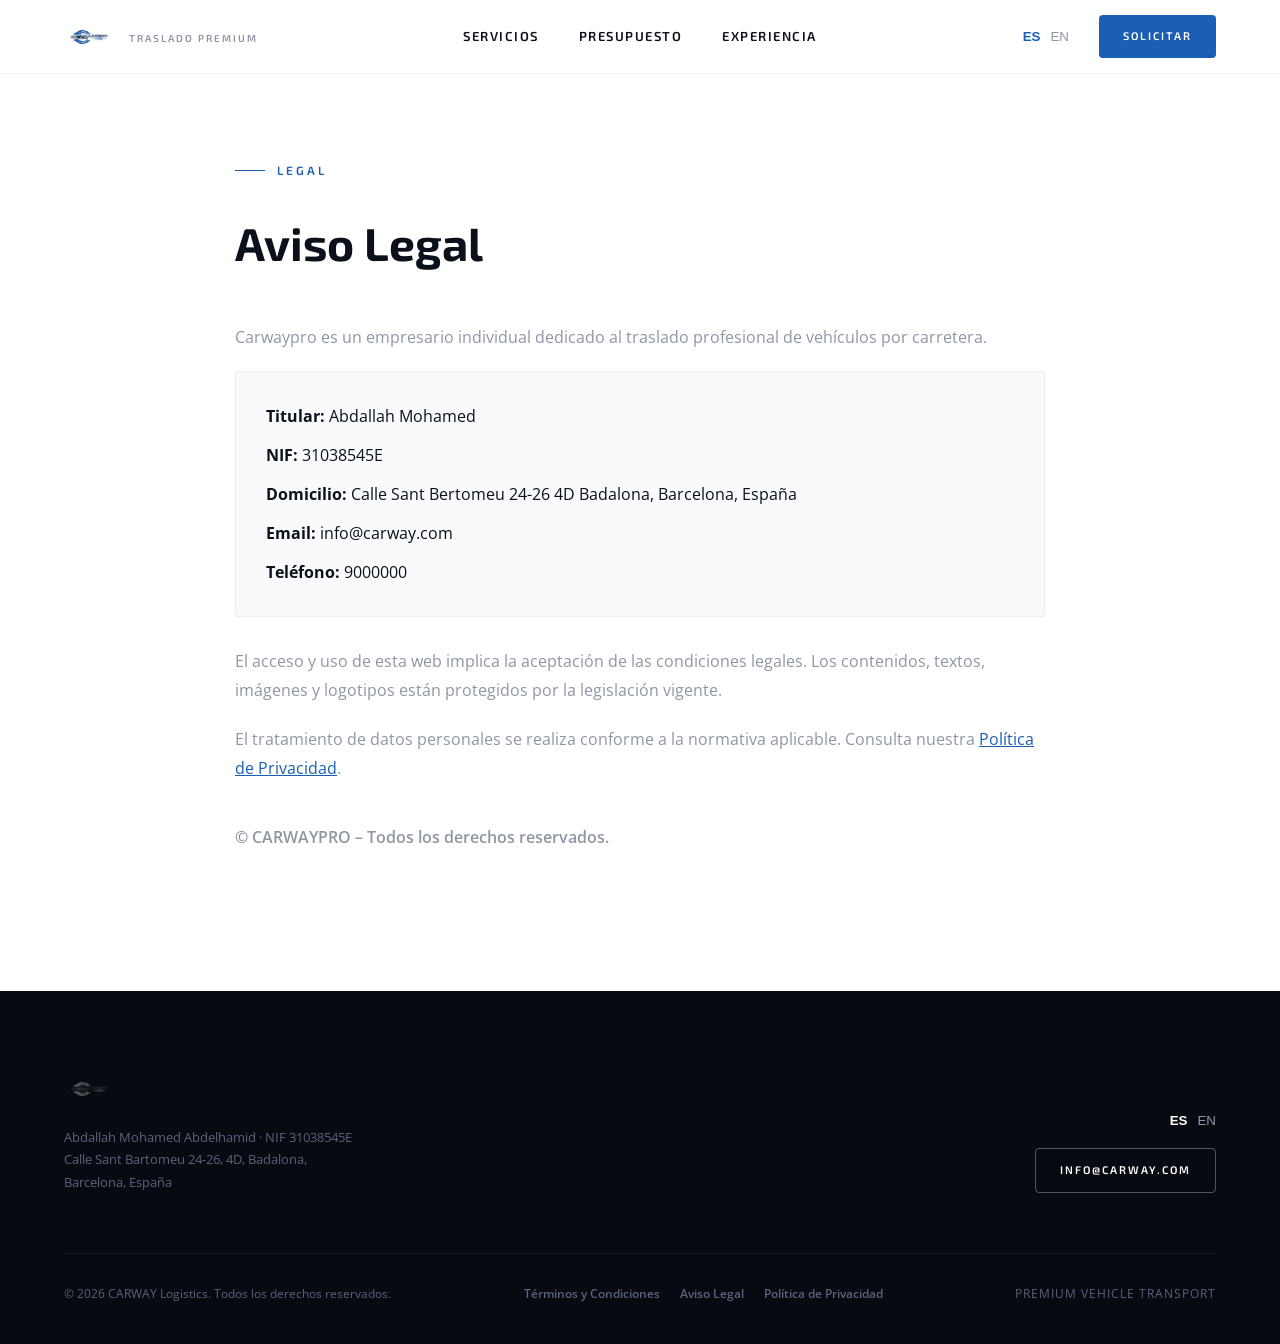
==== aviso-legal.html @ 93f3fdae "Add files via upload" ====
<!DOCTYPE html>
<html lang="es" data-lang="es">
<head>
<meta charset="UTF-8">
<meta name="viewport" content="width=device-width, initial-scale=1.0">
<title>Aviso Legal — CARWAY</title>
<link rel="preconnect" href="https://fonts.googleapis.com">
<link rel="preconnect" href="https://fonts.gstatic.com" crossorigin>
<link href="https://fonts.googleapis.com/css2?family=Exo+2:wght@300;400;600;800&family=Open+Sans:wght@300;400;600&display=swap" rel="stylesheet">
<style>
  :root {
    --dark-navy: #0B101A;
    --dark-navy-light: #1A1F2E;
    --royal-blue: #1A5FB4;
    --pure-white: #FFFFFF;
    --light-gray: #F8FAFC;
    --text-muted: #8E96A4;
    --border-radius: 4px;
    --max: 1280px; 
  }
  * { box-sizing: border-box; margin: 0; padding: 0; }
  html { scroll-behavior: smooth; }
  body {
    background: var(--pure-white);
    color: var(--dark-navy);
    font-family: 'Open Sans', sans-serif;
    font-size: 16px;
    line-height: 1.7;
    -webkit-font-smoothing: antialiased;
  }
  h1, h2, h3 { font-family: 'Exo 2', sans-serif; color: inherit; }
  a { color: inherit; transition: all 0.4s ease; text-decoration: none; }
  img { max-width: 100%; height: auto; display: block; }
  .wrap { max-width: var(--max); margin: 0 auto; padding: 0 5%; position: relative; }
  
  /* Language Switcher */
  [data-lang="es"] .lang-en { display: none; }
  [data-lang="en"] .lang-es { display: none; }
  .lang-switch { display: flex; gap: 10px; font-family: 'Exo 2'; font-size: 13px; font-weight: 600; letter-spacing: 1px; }
  .lang-switch button { background: transparent; border: none; cursor: pointer; color: var(--text-muted); transition: color 0.3s; text-transform: uppercase; }
  .lang-switch button.active { color: var(--royal-blue); font-weight: 800; }

  /* Header */
  header { position: fixed; top: 0; width: 100%; z-index: 50; background: rgba(255, 255, 255, 0.95); backdrop-filter: blur(12px); border-bottom: 1px solid rgba(0,0,0,0.05); padding: 15px 0; }
  header .wrap { display: flex; align-items: center; justify-content: space-between; }
  .brand { display: flex; align-items: center; gap: 15px; }
  .brand img { height: 35px; } 
  .brand-tag { font-size: 10px; color: var(--text-muted); font-family: 'Exo 2'; font-weight: 600; text-transform: uppercase; letter-spacing: 2px; }
  nav { display: flex; gap: 40px; }
  nav a { font-family: 'Exo 2', sans-serif; font-size: 13px; font-weight: 600; text-transform: uppercase; letter-spacing: 1.5px; position: relative; }
  .btn { display: inline-flex; align-items: center; justify-content: center; padding: 12px 24px; font-family: 'Exo 2', sans-serif; font-size: 11px; font-weight: 600; text-transform: uppercase; letter-spacing: 2px; border-radius: var(--border-radius); transition: all 0.4s ease; cursor: pointer; }
  .btn-solid { background: var(--royal-blue); color: var(--pure-white); }
  .btn-solid:hover { transform: translateY(-2px); box-shadow: 0 10px 20px rgba(26, 95, 180, 0.3); }
  .btn-outline { background: transparent; color: var(--pure-white); border: 1px solid rgba(255,255,255,0.3); }
  .btn-outline:hover { background: var(--pure-white); color: var(--dark-navy); }

  /* Sections */
  .section-label { font-family: 'Exo 2'; font-weight: 600; font-size: 12px; color: var(--royal-blue); display: flex; align-items: center; gap: 12px; text-transform: uppercase; letter-spacing: 3px; margin-bottom: 24px; }
  .section-label::before { content: ''; width: 30px; height: 1px; background: var(--royal-blue); }

  /* Footer */
  footer { background: #070A11; color: var(--pure-white); padding: 80px 0 40px; margin-top: 60px; }
  .footer-grid { display: flex; justify-content: space-between; align-items: flex-end; flex-wrap: wrap; gap: 40px; margin-bottom: 60px; }
  .footer-brand img { height: 35px; filter: grayscale(100%) brightness(200%); opacity: 0.5; margin-bottom: 20px; }
  .footer-legal { font-size: 13px; color: #5B637A; max-width: 300px; }
  .footer-bottom { display: flex; justify-content: space-between; align-items: center; padding-top: 30px; border-top: 1px solid rgba(255,255,255,0.05); font-size: 12px; color: #5B637A; flex-wrap: wrap; gap: 20px; }
  @media (max-width: 991px){ nav { display: none; } }
</style>
</head>
<body>

<header id="main-header">
  <div class="wrap">
    <a href="index.html" class="brand">
      <img src="logo.png" alt="CARWAY Logo">
      <div>
        <span class="brand-tag"><span class="lang-es">Traslado Premium</span><span class="lang-en">Premium Transport</span></span>
      </div>
    </a>
    <nav>
      <a href="index.html#services"><span class="lang-es">Servicios</span><span class="lang-en">Services</span></a>
      <a href="index.html#calculator"><span class="lang-es">Presupuesto</span><span class="lang-en">Quote</span></a>
      <a href="index.html#experience"><span class="lang-es">Experiencia</span><span class="lang-en">Experience</span></a>
    </nav>
    <div style="display: flex; align-items: center; gap: 30px;">
      <div class="lang-switch" role="group">
        <button type="button" data-set-lang="es" class="active">ES</button>
        <button type="button" data-set-lang="en">EN</button>
      </div>
      <a class="btn btn-solid" href="index.html#calculator">
        <span class="lang-es">Solicitar</span><span class="lang-en">Request</span>
      </a>
    </div>
  </div>
</header>

<main id="top" style="background: var(--pure-white);">
  <section style="padding: 160px 0 80px; max-width: 900px; margin: 0 auto; text-align: left;">
    <div class="wrap">
      <span class="section-label"><span class="lang-es">Legal</span><span class="lang-en">Legal</span></span>
      <h1 style="font-size: clamp(32px, 4vw, 46px); margin-bottom: 40px; color: var(--dark-navy);">
        <strong><span class="lang-es">Aviso Legal</span><span class="lang-en">Legal Notice</span></strong>
      </h1>

      <div style="color: var(--text-muted); font-size: 16px; line-height: 1.8;">
        <p class="lang-es" style="margin-bottom: 20px;">Carwaypro es un empresario individual dedicado al traslado profesional de vehículos por carretera.</p>
        <p class="lang-en" style="margin-bottom: 20px;">Carwaypro is a sole trader dedicated to the professional road transport of vehicles.</p>
        
        <div style="background: var(--light-gray); padding: 30px; border-radius: var(--border-radius); margin-bottom: 30px; border: 1px solid rgba(0,0,0,0.05);">
          <ul class="lang-es" style="list-style-type: none; padding: 0; margin: 0; color: var(--dark-navy);">
            <li style="margin-bottom: 10px;"><strong>Titular:</strong> Abdallah Mohamed</li>
            <li style="margin-bottom: 10px;"><strong>NIF:</strong> 31038545E</li>
            <li style="margin-bottom: 10px;"><strong>Domicilio:</strong> Calle Sant Bertomeu 24-26 4D Badalona, Barcelona, España</li>
            <li style="margin-bottom: 10px;"><strong>Email:</strong> info@carway.com</li>
            <li><strong>Teléfono:</strong> 9000000</li>
          </ul>
          <ul class="lang-en" style="list-style-type: none; padding: 0; margin: 0; color: var(--dark-navy);">
            <li style="margin-bottom: 10px;"><strong>Owner:</strong> Abdallah Mohamed</li>
            <li style="margin-bottom: 10px;"><strong>NIF/VAT ID:</strong> 31038545E</li>
            <li style="margin-bottom: 10px;"><strong>Address:</strong> Calle Sant Bertomeu 24-26 4D Badalona, Barcelona, Spain</li>
            <li style="margin-bottom: 10px;"><strong>Email:</strong> info@carway.com</li>
            <li><strong>Phone:</strong> 9000000</li>
          </ul>
        </div>

        <p class="lang-es" style="margin-bottom: 20px;">El acceso y uso de esta web implica la aceptación de las condiciones legales. Los contenidos, textos, imágenes y logotipos están protegidos por la legislación vigente.</p>
        <p class="lang-en" style="margin-bottom: 20px;">Access to and use of this website implies acceptance of the legal conditions. The contents, texts, images, and logos are protected by current legislation.</p>

        <p class="lang-es" style="margin-bottom: 20px;">El tratamiento de datos personales se realiza conforme a la normativa aplicable. Consulta nuestra <a href="politica-privacidad.html" style="color: var(--royal-blue); text-decoration: underline;">Política de Privacidad</a>.</p>
        <p class="lang-en" style="margin-bottom: 20px;">The processing of personal data is carried out in accordance with applicable regulations. Please check our <a href="politica-privacidad.html" style="color: var(--royal-blue); text-decoration: underline;">Privacy Policy</a>.</p>

        <p style="margin-top: 40px; font-weight: 600;">
          <span class="lang-es">© CARWAYPRO – Todos los derechos reservados.</span>
          <span class="lang-en">© CARWAYPRO – All rights reserved.</span>
        </p>
      </div>
    </div>
  </section>
</main>

<footer>
  <div class="wrap">
    <div class="footer-grid">
      <div>
        <div class="footer-brand"><img src="logo.png" alt="CARWAY Logo"></div>
        <div class="footer-legal">Abdallah Mohamed Abdelhamid &middot; NIF 31038545E<br>Calle Sant Bartomeu 24-26, 4D, Badalona, Barcelona, España</div>
      </div>
      <div style="display:flex; flex-direction: column; align-items: flex-end; gap: 20px;">
        <div class="lang-switch" role="group">
          <button type="button" data-set-lang="es" class="active" style="color:var(--pure-white);">ES</button>
          <button type="button" data-set-lang="en">EN</button>
        </div>
        <a href="mailto:info@carway.com" class="btn btn-outline">info@carway.com</a>
      </div>
    </div>
    <div class="footer-bottom">
      <span>&copy; 2026 CARWAY Logistics. <span class="lang-es">Todos los derechos reservados.</span><span class="lang-en">All rights reserved.</span></span>
      <div style="display: flex; gap: 20px; font-weight: 600;">
        <a href="terminos-condiciones.html" onmouseover="this.style.color='#FFFFFF'" onmouseout="this.style.color='inherit'"><span class="lang-es">Términos y Condiciones</span><span class="lang-en">Terms & Conditions</span></a>
        <a href="aviso-legal.html" onmouseover="this.style.color='#FFFFFF'" onmouseout="this.style.color='inherit'"><span class="lang-es">Aviso Legal</span><span class="lang-en">Legal Notice</span></a>
        <a href="politica-privacidad.html" onmouseover="this.style.color='#FFFFFF'" onmouseout="this.style.color='inherit'"><span class="lang-es">Política de Privacidad</span><span class="lang-en">Privacy Policy</span></a>
      </div>
      <span style="text-transform: uppercase; letter-spacing: 1px;">Premium Vehicle Transport</span>
    </div>
  </div>
</footer>

<script>
  var buttons = document.querySelectorAll('[data-set-lang]');
  function setLang(lang){
    document.documentElement.setAttribute('data-lang', lang);
    document.documentElement.setAttribute('lang', lang);
    buttons.forEach(function(b){
      b.classList.toggle('active', b.getAttribute('data-set-lang') === lang);
      if(b.closest('footer')) b.style.color = b.classList.contains('active') ? '#FFFFFF' : '#5B637A';
    });
  }
  buttons.forEach(function(btn){ btn.addEventListener('click', function(){ setLang(btn.getAttribute('data-set-lang')); }); });
</script>
</body>
</html>
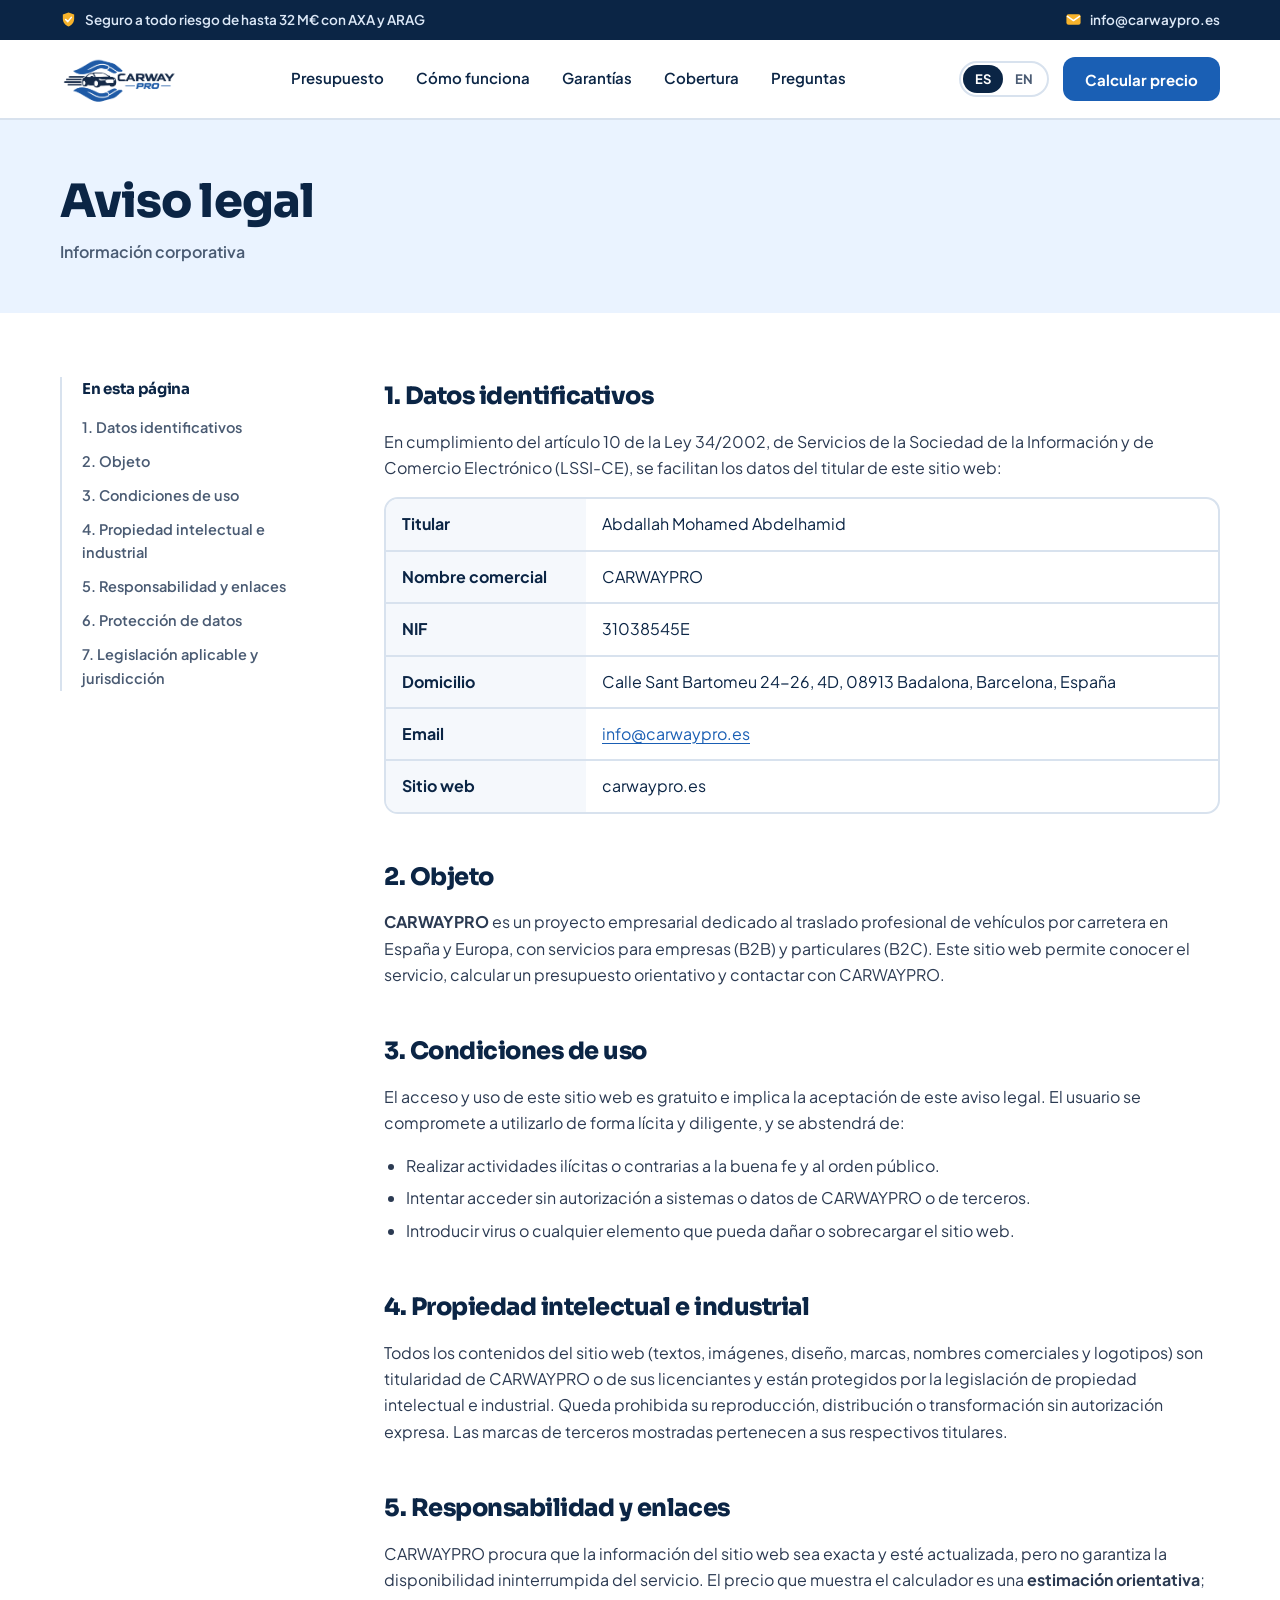
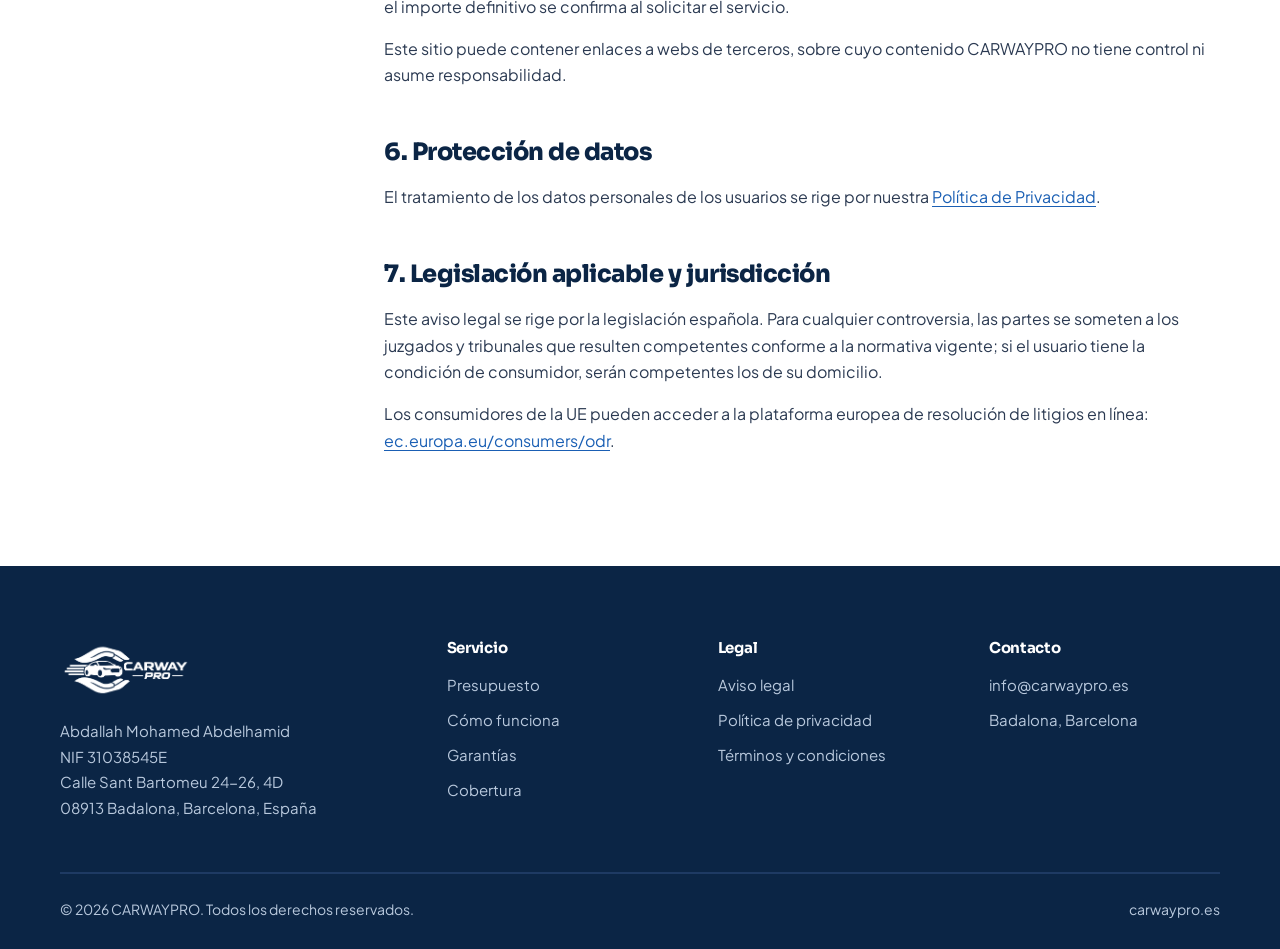
==== commit 0e2203fe: "Add files via upload" ====
--- a/aviso-legal.html
+++ b/aviso-legal.html
@@ -1,181 +1,100 @@
 <!DOCTYPE html>
-<html lang="es" data-lang="es">
+<html lang="es" data-lang="es" data-title-es="Aviso legal | CARWAYPRO" data-title-en="Legal notice | CARWAYPRO">
 <head>
 <meta charset="UTF-8">
 <meta name="viewport" content="width=device-width, initial-scale=1.0">
-<title>Aviso Legal — CARWAY</title>
+<title>Aviso legal | CARWAYPRO</title>
+<meta name="description" content="Aviso legal e información corporativa de CARWAYPRO, especialistas en el traslado profesional de vehículos por carretera.">
+<link rel="canonical" href="https://carwaypro.es/aviso-legal.html">
+<meta name="theme-color" content="#0B2545">
+<link rel="icon" href="logo.png">
+<meta property="og:title" content="Aviso legal | CARWAYPRO">
+<meta property="og:description" content="Aviso legal e información corporativa de CARWAYPRO, especialistas en el traslado profesional de vehículos por carretera.">
+<meta property="og:type" content="website">
+<meta property="og:url" content="https://carwaypro.es/aviso-legal.html">
+<meta property="og:image" content="https://carwaypro.es/logo.png">
 <link rel="preconnect" href="https://fonts.googleapis.com">
 <link rel="preconnect" href="https://fonts.gstatic.com" crossorigin>
-<link href="https://fonts.googleapis.com/css2?family=Exo+2:wght@300;400;600;800&family=Open+Sans:wght@300;400;600&display=swap" rel="stylesheet">
-<style>
-  :root {
-    --dark-navy: #0B101A;
-    --dark-navy-light: #1A1F2E;
-    --royal-blue: #1A5FB4;
-    --pure-white: #FFFFFF;
-    --light-gray: #F8FAFC;
-    --text-muted: #8E96A4;
-    --border-radius: 4px;
-    --max: 1280px; 
-  }
-  * { box-sizing: border-box; margin: 0; padding: 0; }
-  html { scroll-behavior: smooth; }
-  body {
-    background: var(--pure-white);
-    color: var(--dark-navy);
-    font-family: 'Open Sans', sans-serif;
-    font-size: 16px;
-    line-height: 1.7;
-    -webkit-font-smoothing: antialiased;
-  }
-  h1, h2, h3 { font-family: 'Exo 2', sans-serif; color: inherit; }
-  a { color: inherit; transition: all 0.4s ease; text-decoration: none; }
-  img { max-width: 100%; height: auto; display: block; }
-  .wrap { max-width: var(--max); margin: 0 auto; padding: 0 5%; position: relative; }
-  
-  /* Language Switcher */
-  [data-lang="es"] .lang-en { display: none; }
-  [data-lang="en"] .lang-es { display: none; }
-  .lang-switch { display: flex; gap: 10px; font-family: 'Exo 2'; font-size: 13px; font-weight: 600; letter-spacing: 1px; }
-  .lang-switch button { background: transparent; border: none; cursor: pointer; color: var(--text-muted); transition: color 0.3s; text-transform: uppercase; }
-  .lang-switch button.active { color: var(--royal-blue); font-weight: 800; }
-
-  /* Header */
-  header { position: fixed; top: 0; width: 100%; z-index: 50; background: rgba(255, 255, 255, 0.95); backdrop-filter: blur(12px); border-bottom: 1px solid rgba(0,0,0,0.05); padding: 15px 0; }
-  header .wrap { display: flex; align-items: center; justify-content: space-between; }
-  .brand { display: flex; align-items: center; gap: 15px; }
-  .brand img { height: 35px; } 
-  .brand-tag { font-size: 10px; color: var(--text-muted); font-family: 'Exo 2'; font-weight: 600; text-transform: uppercase; letter-spacing: 2px; }
-  nav { display: flex; gap: 40px; }
-  nav a { font-family: 'Exo 2', sans-serif; font-size: 13px; font-weight: 600; text-transform: uppercase; letter-spacing: 1.5px; position: relative; }
-  .btn { display: inline-flex; align-items: center; justify-content: center; padding: 12px 24px; font-family: 'Exo 2', sans-serif; font-size: 11px; font-weight: 600; text-transform: uppercase; letter-spacing: 2px; border-radius: var(--border-radius); transition: all 0.4s ease; cursor: pointer; }
-  .btn-solid { background: var(--royal-blue); color: var(--pure-white); }
-  .btn-solid:hover { transform: translateY(-2px); box-shadow: 0 10px 20px rgba(26, 95, 180, 0.3); }
-  .btn-outline { background: transparent; color: var(--pure-white); border: 1px solid rgba(255,255,255,0.3); }
-  .btn-outline:hover { background: var(--pure-white); color: var(--dark-navy); }
-
-  /* Sections */
-  .section-label { font-family: 'Exo 2'; font-weight: 600; font-size: 12px; color: var(--royal-blue); display: flex; align-items: center; gap: 12px; text-transform: uppercase; letter-spacing: 3px; margin-bottom: 24px; }
-  .section-label::before { content: ''; width: 30px; height: 1px; background: var(--royal-blue); }
-
-  /* Footer */
-  footer { background: #070A11; color: var(--pure-white); padding: 80px 0 40px; margin-top: 60px; }
-  .footer-grid { display: flex; justify-content: space-between; align-items: flex-end; flex-wrap: wrap; gap: 40px; margin-bottom: 60px; }
-  .footer-brand img { height: 35px; filter: grayscale(100%) brightness(200%); opacity: 0.5; margin-bottom: 20px; }
-  .footer-legal { font-size: 13px; color: #5B637A; max-width: 300px; }
-  .footer-bottom { display: flex; justify-content: space-between; align-items: center; padding-top: 30px; border-top: 1px solid rgba(255,255,255,0.05); font-size: 12px; color: #5B637A; flex-wrap: wrap; gap: 20px; }
-  @media (max-width: 991px){ nav { display: none; } }
-</style>
+<link href="https://fonts.googleapis.com/css2?family=Plus+Jakarta+Sans:wght@400;500;600;700&family=Sora:wght@600;700;800&display=swap" rel="stylesheet">
+<link rel="stylesheet" href="styles.css">
 </head>
 <body>
-
-<header id="main-header">
-  <div class="wrap">
-    <a href="index.html" class="brand">
-      <img src="logo.png" alt="CARWAY Logo">
-      <div>
-        <span class="brand-tag"><span class="lang-es">Traslado Premium</span><span class="lang-en">Premium Transport</span></span>
-      </div>
-    </a>
-    <nav>
-      <a href="index.html#services"><span class="lang-es">Servicios</span><span class="lang-en">Services</span></a>
-      <a href="index.html#calculator"><span class="lang-es">Presupuesto</span><span class="lang-en">Quote</span></a>
-      <a href="index.html#experience"><span class="lang-es">Experiencia</span><span class="lang-en">Experience</span></a>
-    </nav>
-    <div style="display: flex; align-items: center; gap: 30px;">
-      <div class="lang-switch" role="group">
-        <button type="button" data-set-lang="es" class="active">ES</button>
-        <button type="button" data-set-lang="en">EN</button>
-      </div>
-      <a class="btn btn-solid" href="index.html#calculator">
-        <span class="lang-es">Solicitar</span><span class="lang-en">Request</span>
-      </a>
+<svg width="0" height="0" style="position:absolute" aria-hidden="true" focusable="false">
+<defs>
+<symbol id="i-check" viewBox="0 0 24 24"><circle cx="12" cy="12" r="11" fill="currentColor"/><path d="M7 12.5l3.2 3.2L17 9" fill="none" stroke="#fff" stroke-width="2.4" stroke-linecap="round" stroke-linejoin="round"/></symbol>
+<symbol id="i-shield" viewBox="0 0 24 24"><path d="M12 2l8 3v6c0 5-3.4 9.3-8 11-4.6-1.7-8-6-8-11V5z" fill="currentColor"/><path d="M8 12l3 3 5-6" fill="none" stroke="#fff" stroke-width="2.2" stroke-linecap="round" stroke-linejoin="round"/></symbol>
+<symbol id="i-camera" viewBox="0 0 24 24"><rect x="2" y="6" width="20" height="14" rx="3.5" fill="currentColor"/><rect x="8" y="3" width="8" height="4.5" rx="1.5" fill="currentColor"/><circle cx="12" cy="13" r="4.2" fill="#fff"/><circle cx="12" cy="13" r="2" fill="currentColor"/></symbol>
+<symbol id="i-driver" viewBox="0 0 24 24"><circle cx="12" cy="12" r="10" fill="currentColor"/><circle cx="12" cy="12" r="3" fill="#fff"/><path d="M2.6 11h6.4M15 11h6.4M12 15v6.5" stroke="#fff" stroke-width="2.2" stroke-linecap="round"/></symbol>
+<symbol id="i-clock" viewBox="0 0 24 24"><circle cx="12" cy="12" r="10" fill="currentColor"/><path d="M12 6.5V12l3.8 2.4" fill="none" stroke="#fff" stroke-width="2.2" stroke-linecap="round" stroke-linejoin="round"/></symbol>
+<symbol id="i-pin" viewBox="0 0 24 24"><path d="M12 22s7-6.2 7-12a7 7 0 10-14 0c0 5.8 7 12 7 12z" fill="currentColor"/><circle cx="12" cy="10" r="2.6" fill="#fff"/></symbol>
+<symbol id="i-swap" viewBox="0 0 24 24"><path d="M7 4L3 8l4 4M3 8h14M17 20l4-4-4-4M21 16H7" fill="none" stroke="currentColor" stroke-width="2.2" stroke-linecap="round" stroke-linejoin="round"/></symbol>
+<symbol id="i-mail" viewBox="0 0 24 24"><rect x="2" y="4.5" width="20" height="15" rx="3" fill="currentColor"/><path d="M3.5 7.5L12 13.5l8.5-6" fill="none" stroke="#fff" stroke-width="2" stroke-linecap="round" stroke-linejoin="round"/></symbol>
+<symbol id="i-menu" viewBox="0 0 24 24"><path d="M4 7h16M4 12h16M4 17h16" stroke="currentColor" stroke-width="2.4" stroke-linecap="round"/></symbol>
+<symbol id="i-calc" viewBox="0 0 24 24"><path d="M5 12h14M13 6l6 6-6 6" fill="none" stroke="currentColor" stroke-width="2.4" stroke-linecap="round" stroke-linejoin="round"/></symbol>
+<symbol id="ill-photo" viewBox="0 0 400 300" preserveAspectRatio="xMidYMid slice"><rect width="400" height="300" fill="#DCEBFB"/><circle cx="300" cy="90" r="34" fill="#F7B32B"/><path d="M0 240L110 130l70 80 60-60 160 130v20H0z" fill="#93B9E6"/><path d="M0 270l90-70 80 60 70-40 160 70v10H0z" fill="#B7D2F1"/><rect y="270" width="400" height="30" fill="#1D3557"/></symbol>
+</defs></svg><a class="skip-link" href="#main"><span class="lang-es">Saltar al contenido</span><span class="lang-en">Skip to content</span></a>
+<div class="topbar"><div class="wrap">
+  <span class="topbar-item"><svg class="" aria-hidden="true"><use href="#i-shield"/></svg><span class="lang-es">Seguro a todo riesgo de hasta 32 M€ con AXA y ARAG</span><span class="lang-en">Fully comprehensive insurance up to €32M with AXA and ARAG</span></span>
+  <a class="topbar-item topbar-mail" href="mailto:info@carwaypro.es"><svg class="" aria-hidden="true"><use href="#i-mail"/></svg> info@carwaypro.es</a>
+</div></div>
+<header class="site-header"><div class="wrap">
+  <a class="brand" href="index.html" aria-label="CARWAYPRO"><img src="logo.png" alt="CARWAYPRO" width="160" height="54"></a>
+  <nav class="nav" id="site-nav" aria-label="Principal"><a href="index.html#presupuesto"><span class="lang-es">Presupuesto</span><span class="lang-en">Quote</span></a><a href="index.html#como-funciona"><span class="lang-es">Cómo funciona</span><span class="lang-en">How it works</span></a><a href="index.html#garantias"><span class="lang-es">Garantías</span><span class="lang-en">Guarantees</span></a><a href="index.html#cobertura"><span class="lang-es">Cobertura</span><span class="lang-en">Coverage</span></a><a href="index.html#faq"><span class="lang-es">Preguntas</span><span class="lang-en">FAQ</span></a></nav>
+  <div class="header-actions">
+    <div class="lang-switch" role="group" aria-label="Language">
+      <button type="button" data-set-lang="es" aria-pressed="true">ES</button>
+      <button type="button" data-set-lang="en" aria-pressed="false">EN</button>
+    </div>
+    <a class="btn btn-primary btn-sm" href="index.html#presupuesto"><span class="lang-es">Calcular precio</span><span class="lang-en">Get a price</span></a>
+    <button class="menu-toggle" type="button" aria-expanded="false" aria-controls="site-nav" data-aria-es="Abrir menú" data-aria-en="Open menu" aria-label="Abrir menú"><svg class="" aria-hidden="true"><use href="#i-menu"/></svg></button>
+  </div>
+</div></header>
+<main id="main">
+<section class="page-hero"><div class="wrap">
+  <h1><span class="lang-es">Aviso legal</span><span class="lang-en">Legal notice</span></h1>
+  <p><span class="lang-es">Información corporativa</span><span class="lang-en">Corporate information</span></p>
+</div></section>
+<div class="wrap legal">
+  <aside class="toc" aria-label="Índice"><h2><span class="lang-es">En esta página</span><span class="lang-en">On this page</span></h2><ol><li><a href="#identificacion"><span class="lang-es">1. Datos identificativos</span><span class="lang-en">1. Identification details</span></a></li><li><a href="#objeto"><span class="lang-es">2. Objeto</span><span class="lang-en">2. Purpose</span></a></li><li><a href="#uso"><span class="lang-es">3. Condiciones de uso</span><span class="lang-en">3. Terms of use</span></a></li><li><a href="#propiedad"><span class="lang-es">4. Propiedad intelectual e industrial</span><span class="lang-en">4. Intellectual and industrial property</span></a></li><li><a href="#responsabilidad"><span class="lang-es">5. Responsabilidad y enlaces</span><span class="lang-en">5. Liability and links</span></a></li><li><a href="#datos"><span class="lang-es">6. Protección de datos</span><span class="lang-en">6. Data protection</span></a></li><li><a href="#ley"><span class="lang-es">7. Legislación aplicable y jurisdicción</span><span class="lang-en">7. Governing law and jurisdiction</span></a></li></ol></aside>
+  <article class="prose"><section id="identificacion"><h2><span class="lang-es">1. Datos identificativos</span><span class="lang-en">1. Identification details</span></h2><div class="lang-es"><p>En cumplimiento del artículo 10 de la Ley 34/2002, de Servicios de la Sociedad de la Información y de Comercio Electrónico (LSSI-CE), se facilitan los datos del titular de este sitio web:</p><dl class="info-table"><div class="info-row"><dt>Titular</dt><dd>Abdallah Mohamed Abdelhamid</dd></div><div class="info-row"><dt>Nombre comercial</dt><dd>CARWAYPRO</dd></div><div class="info-row"><dt>NIF</dt><dd>31038545E</dd></div><div class="info-row"><dt>Domicilio</dt><dd>Calle Sant Bartomeu 24-26, 4D, 08913 Badalona, Barcelona, España</dd></div><div class="info-row"><dt>Email</dt><dd><a href="mailto:info@carwaypro.es">info@carwaypro.es</a></dd></div><div class="info-row"><dt>Sitio web</dt><dd>carwaypro.es</dd></div></dl></div><div class="lang-en"><p>In compliance with Article 10 of Spanish Law 34/2002 on Information Society Services and Electronic Commerce (LSSI-CE), the following details of the website owner are provided:</p><dl class="info-table"><div class="info-row"><dt>Owner</dt><dd>Abdallah Mohamed Abdelhamid</dd></div><div class="info-row"><dt>Trade name</dt><dd>CARWAYPRO</dd></div><div class="info-row"><dt>Tax ID (NIF)</dt><dd>31038545E</dd></div><div class="info-row"><dt>Address</dt><dd>Calle Sant Bartomeu 24-26, 4D, 08913 Badalona, Barcelona, Spain</dd></div><div class="info-row"><dt>Email</dt><dd><a href="mailto:info@carwaypro.es">info@carwaypro.es</a></dd></div><div class="info-row"><dt>Website</dt><dd>carwaypro.es</dd></div></dl></div></section><section id="objeto"><h2><span class="lang-es">2. Objeto</span><span class="lang-en">2. Purpose</span></h2><div class="lang-es"><p><strong>CARWAYPRO</strong> es un proyecto empresarial dedicado al traslado profesional de vehículos por carretera en España y Europa, con servicios para empresas (B2B) y particulares (B2C). Este sitio web permite conocer el servicio, calcular un presupuesto orientativo y contactar con CARWAYPRO.</p></div><div class="lang-en"><p><strong>CARWAYPRO</strong> is a business dedicated to the professional road transport of vehicles across Spain and Europe, serving companies (B2B) and individuals (B2C). This website lets you learn about the service, calculate an estimated quote and contact CARWAYPRO.</p></div></section><section id="uso"><h2><span class="lang-es">3. Condiciones de uso</span><span class="lang-en">3. Terms of use</span></h2><div class="lang-es"><p>El acceso y uso de este sitio web es gratuito e implica la aceptación de este aviso legal. El usuario se compromete a utilizarlo de forma lícita y diligente, y se abstendrá de:</p><ul><li>Realizar actividades ilícitas o contrarias a la buena fe y al orden público.</li><li>Intentar acceder sin autorización a sistemas o datos de CARWAYPRO o de terceros.</li><li>Introducir virus o cualquier elemento que pueda dañar o sobrecargar el sitio web.</li></ul></div><div class="lang-en"><p>Access to and use of this website is free of charge and implies acceptance of this legal notice. Users agree to use it lawfully and diligently and will refrain from:</p><ul><li>Carrying out unlawful activities or activities contrary to good faith and public order.</li><li>Attempting unauthorised access to CARWAYPRO's or third parties' systems or data.</li><li>Introducing viruses or any element that could damage or overload the website.</li></ul></div></section><section id="propiedad"><h2><span class="lang-es">4. Propiedad intelectual e industrial</span><span class="lang-en">4. Intellectual and industrial property</span></h2><div class="lang-es"><p>Todos los contenidos del sitio web (textos, imágenes, diseño, marcas, nombres comerciales y logotipos) son titularidad de CARWAYPRO o de sus licenciantes y están protegidos por la legislación de propiedad intelectual e industrial. Queda prohibida su reproducción, distribución o transformación sin autorización expresa. Las marcas de terceros mostradas pertenecen a sus respectivos titulares.</p></div><div class="lang-en"><p>All website content (texts, images, design, trademarks, trade names and logos) belongs to CARWAYPRO or its licensors and is protected by intellectual and industrial property law. Reproduction, distribution or modification without express authorisation is prohibited. Third-party trademarks shown belong to their respective owners.</p></div></section><section id="responsabilidad"><h2><span class="lang-es">5. Responsabilidad y enlaces</span><span class="lang-en">5. Liability and links</span></h2><div class="lang-es"><p>CARWAYPRO procura que la información del sitio web sea exacta y esté actualizada, pero no garantiza la disponibilidad ininterrumpida del servicio. El precio que muestra el calculador es una <strong>estimación orientativa</strong>; el importe definitivo se confirma al solicitar el servicio.</p><p>Este sitio puede contener enlaces a webs de terceros, sobre cuyo contenido CARWAYPRO no tiene control ni asume responsabilidad.</p></div><div class="lang-en"><p>CARWAYPRO strives to keep the website information accurate and up to date but does not guarantee uninterrupted availability. The price shown by the calculator is an <strong>indicative estimate</strong>; the final amount is confirmed when the service is requested.</p><p>This site may contain links to third-party websites over whose content CARWAYPRO has no control and for which it accepts no liability.</p></div></section><section id="datos"><h2><span class="lang-es">6. Protección de datos</span><span class="lang-en">6. Data protection</span></h2><div class="lang-es"><p>El tratamiento de los datos personales de los usuarios se rige por nuestra <a href="politica-privacidad.html">Política de Privacidad</a>.</p></div><div class="lang-en"><p>The processing of users' personal data is governed by our <a href="politica-privacidad.html">Privacy Policy</a>.</p></div></section><section id="ley"><h2><span class="lang-es">7. Legislación aplicable y jurisdicción</span><span class="lang-en">7. Governing law and jurisdiction</span></h2><div class="lang-es"><p>Este aviso legal se rige por la legislación española. Para cualquier controversia, las partes se someten a los juzgados y tribunales que resulten competentes conforme a la normativa vigente; si el usuario tiene la condición de consumidor, serán competentes los de su domicilio.</p><p>Los consumidores de la UE pueden acceder a la plataforma europea de resolución de litigios en línea: <a href="https://ec.europa.eu/consumers/odr" rel="noopener" target="_blank">ec.europa.eu/consumers/odr</a>.</p></div><div class="lang-en"><p>This legal notice is governed by Spanish law. For any dispute, the parties submit to the courts competent under applicable regulations; where the user is a consumer, the courts of their place of residence will be competent.</p><p>EU consumers may use the European online dispute resolution platform: <a href="https://ec.europa.eu/consumers/odr" rel="noopener" target="_blank">ec.europa.eu/consumers/odr</a>.</p></div></section></article>
+</div>
+</main>
+<footer class="site-footer"><div class="wrap">
+  <div class="footer-grid">
+    <div class="footer-brand">
+      <a href="index.html" aria-label="CARWAYPRO"><img src="logo.png" alt="CARWAYPRO" width="180" height="60"></a>
+      <p class="lang-es">Abdallah Mohamed Abdelhamid<br>NIF 31038545E<br>Calle Sant Bartomeu 24-26, 4D<br>08913 Badalona, Barcelona, España</p><p class="lang-en">Abdallah Mohamed Abdelhamid<br>NIF 31038545E<br>Calle Sant Bartomeu 24-26, 4D<br>08913 Badalona, Barcelona, Spain</p>
+    </div>
+    <div>
+      <h4><span class="lang-es">Servicio</span><span class="lang-en">Service</span></h4>
+      <ul>
+        <li><a href="index.html#presupuesto"><span class="lang-es">Presupuesto</span><span class="lang-en">Quote</span></a></li>
+        <li><a href="index.html#como-funciona"><span class="lang-es">Cómo funciona</span><span class="lang-en">How it works</span></a></li>
+        <li><a href="index.html#garantias"><span class="lang-es">Garantías</span><span class="lang-en">Guarantees</span></a></li>
+        <li><a href="index.html#cobertura"><span class="lang-es">Cobertura</span><span class="lang-en">Coverage</span></a></li>
+      </ul>
+    </div>
+    <div>
+      <h4>Legal</h4>
+      <ul>
+        <li><a href="aviso-legal.html"><span class="lang-es">Aviso legal</span><span class="lang-en">Legal notice</span></a></li>
+        <li><a href="politica-privacidad.html"><span class="lang-es">Política de privacidad</span><span class="lang-en">Privacy policy</span></a></li>
+        <li><a href="terminos-condiciones.html"><span class="lang-es">Términos y condiciones</span><span class="lang-en">Terms and conditions</span></a></li>
+      </ul>
+    </div>
+    <div>
+      <h4><span class="lang-es">Contacto</span><span class="lang-en">Contact</span></h4>
+      <ul>
+        <li><a href="mailto:info@carwaypro.es">info@carwaypro.es</a></li>
+        <li>Badalona, Barcelona</li>
+      </ul>
     </div>
   </div>
-</header>
-
-<main id="top" style="background: var(--pure-white);">
-  <section style="padding: 160px 0 80px; max-width: 900px; margin: 0 auto; text-align: left;">
-    <div class="wrap">
-      <span class="section-label"><span class="lang-es">Legal</span><span class="lang-en">Legal</span></span>
-      <h1 style="font-size: clamp(32px, 4vw, 46px); margin-bottom: 40px; color: var(--dark-navy);">
-        <strong><span class="lang-es">Aviso Legal</span><span class="lang-en">Legal Notice</span></strong>
-      </h1>
-
-      <div style="color: var(--text-muted); font-size: 16px; line-height: 1.8;">
-        <p class="lang-es" style="margin-bottom: 20px;">Carwaypro es un empresario individual dedicado al traslado profesional de vehículos por carretera.</p>
-        <p class="lang-en" style="margin-bottom: 20px;">Carwaypro is a sole trader dedicated to the professional road transport of vehicles.</p>
-        
-        <div style="background: var(--light-gray); padding: 30px; border-radius: var(--border-radius); margin-bottom: 30px; border: 1px solid rgba(0,0,0,0.05);">
-          <ul class="lang-es" style="list-style-type: none; padding: 0; margin: 0; color: var(--dark-navy);">
-            <li style="margin-bottom: 10px;"><strong>Titular:</strong> Abdallah Mohamed</li>
-            <li style="margin-bottom: 10px;"><strong>NIF:</strong> 31038545E</li>
-            <li style="margin-bottom: 10px;"><strong>Domicilio:</strong> Calle Sant Bertomeu 24-26 4D Badalona, Barcelona, España</li>
-            <li style="margin-bottom: 10px;"><strong>Email:</strong> info@carway.com</li>
-            <li><strong>Teléfono:</strong> 9000000</li>
-          </ul>
-          <ul class="lang-en" style="list-style-type: none; padding: 0; margin: 0; color: var(--dark-navy);">
-            <li style="margin-bottom: 10px;"><strong>Owner:</strong> Abdallah Mohamed</li>
-            <li style="margin-bottom: 10px;"><strong>NIF/VAT ID:</strong> 31038545E</li>
-            <li style="margin-bottom: 10px;"><strong>Address:</strong> Calle Sant Bertomeu 24-26 4D Badalona, Barcelona, Spain</li>
-            <li style="margin-bottom: 10px;"><strong>Email:</strong> info@carway.com</li>
-            <li><strong>Phone:</strong> 9000000</li>
-          </ul>
-        </div>
-
-        <p class="lang-es" style="margin-bottom: 20px;">El acceso y uso de esta web implica la aceptación de las condiciones legales. Los contenidos, textos, imágenes y logotipos están protegidos por la legislación vigente.</p>
-        <p class="lang-en" style="margin-bottom: 20px;">Access to and use of this website implies acceptance of the legal conditions. The contents, texts, images, and logos are protected by current legislation.</p>
-
-        <p class="lang-es" style="margin-bottom: 20px;">El tratamiento de datos personales se realiza conforme a la normativa aplicable. Consulta nuestra <a href="politica-privacidad.html" style="color: var(--royal-blue); text-decoration: underline;">Política de Privacidad</a>.</p>
-        <p class="lang-en" style="margin-bottom: 20px;">The processing of personal data is carried out in accordance with applicable regulations. Please check our <a href="politica-privacidad.html" style="color: var(--royal-blue); text-decoration: underline;">Privacy Policy</a>.</p>
-
-        <p style="margin-top: 40px; font-weight: 600;">
-          <span class="lang-es">© CARWAYPRO – Todos los derechos reservados.</span>
-          <span class="lang-en">© CARWAYPRO – All rights reserved.</span>
-        </p>
-      </div>
-    </div>
-  </section>
-</main>
-
-<footer>
-  <div class="wrap">
-    <div class="footer-grid">
-      <div>
-        <div class="footer-brand"><img src="logo.png" alt="CARWAY Logo"></div>
-        <div class="footer-legal">Abdallah Mohamed Abdelhamid &middot; NIF 31038545E<br>Calle Sant Bartomeu 24-26, 4D, Badalona, Barcelona, España</div>
-      </div>
-      <div style="display:flex; flex-direction: column; align-items: flex-end; gap: 20px;">
-        <div class="lang-switch" role="group">
-          <button type="button" data-set-lang="es" class="active" style="color:var(--pure-white);">ES</button>
-          <button type="button" data-set-lang="en">EN</button>
-        </div>
-        <a href="mailto:info@carway.com" class="btn btn-outline">info@carway.com</a>
-      </div>
-    </div>
-    <div class="footer-bottom">
-      <span>&copy; 2026 CARWAY Logistics. <span class="lang-es">Todos los derechos reservados.</span><span class="lang-en">All rights reserved.</span></span>
-      <div style="display: flex; gap: 20px; font-weight: 600;">
-        <a href="terminos-condiciones.html" onmouseover="this.style.color='#FFFFFF'" onmouseout="this.style.color='inherit'"><span class="lang-es">Términos y Condiciones</span><span class="lang-en">Terms & Conditions</span></a>
-        <a href="aviso-legal.html" onmouseover="this.style.color='#FFFFFF'" onmouseout="this.style.color='inherit'"><span class="lang-es">Aviso Legal</span><span class="lang-en">Legal Notice</span></a>
-        <a href="politica-privacidad.html" onmouseover="this.style.color='#FFFFFF'" onmouseout="this.style.color='inherit'"><span class="lang-es">Política de Privacidad</span><span class="lang-en">Privacy Policy</span></a>
-      </div>
-      <span style="text-transform: uppercase; letter-spacing: 1px;">Premium Vehicle Transport</span>
-    </div>
+  <div class="footer-bottom">
+    <span>&copy; <span data-year>2026</span> CARWAYPRO. <span class="lang-es">Todos los derechos reservados.</span><span class="lang-en">All rights reserved.</span></span>
+    <span>carwaypro.es</span>
   </div>
-</footer>
-
-<script>
-  var buttons = document.querySelectorAll('[data-set-lang]');
-  function setLang(lang){
-    document.documentElement.setAttribute('data-lang', lang);
-    document.documentElement.setAttribute('lang', lang);
-    buttons.forEach(function(b){
-      b.classList.toggle('active', b.getAttribute('data-set-lang') === lang);
-      if(b.closest('footer')) b.style.color = b.classList.contains('active') ? '#FFFFFF' : '#5B637A';
-    });
-  }
-  buttons.forEach(function(btn){ btn.addEventListener('click', function(){ setLang(btn.getAttribute('data-set-lang')); }); });
-</script>
+</div></footer>
+<script src="main.js"></script>
 </body>
-</html>+</html>
--- a/styles.css
+++ b/styles.css
@@ -0,0 +1,311 @@
+/* ==========================================================================
+   CARWAYPRO — flat-art design system
+   Solid colours, hard edges, no gradients, no blurred shadows.
+   ========================================================================== */
+
+:root {
+  --navy: #0B2545;
+  --navy-2: #13315C;
+  --blue: #1A5FB4;
+  --blue-d: #154E93;
+  --sky: #EAF3FF;
+  --sky-2: #D3E5FB;
+  --amber: #F7B32B;
+  --green: #12A36B;
+  --ink: #0B2545;
+  --muted: #4A5B73;
+  --line: #D8E2EE;
+  --bg: #F5F8FC;
+  --white: #FFFFFF;
+  --max: 1160px;
+  --r-lg: 20px;
+  --r-md: 14px;
+  --font-d: 'Sora', 'Segoe UI', system-ui, sans-serif;
+  --font-b: 'Plus Jakarta Sans', 'Segoe UI', system-ui, sans-serif;
+}
+
+/* ---------- Base ---------- */
+*, *::before, *::after { box-sizing: border-box; }
+html { scroll-behavior: smooth; -webkit-text-size-adjust: 100%; }
+body { margin: 0; background: var(--white); color: var(--ink); font: 400 16px/1.65 var(--font-b); -webkit-font-smoothing: antialiased; overflow-x: hidden; }
+img, svg { display: block; max-width: 100%; }
+h1, h2, h3, h4 { font-family: var(--font-d); color: var(--navy); margin: 0; letter-spacing: -0.02em; }
+p { margin: 0; }
+a { color: inherit; text-decoration: none; }
+:focus-visible { outline: 3px solid #6FA8F0; outline-offset: 3px; border-radius: 6px; }
+.wrap { width: min(var(--max), 100% - 48px); margin-inline: auto; }
+[id] { scroll-margin-top: 96px; }
+
+[data-lang="es"] .lang-en { display: none !important; }
+[data-lang="en"] .lang-es { display: none !important; }
+
+.sr-only { position: absolute; width: 1px; height: 1px; overflow: hidden; clip: rect(0 0 0 0); white-space: nowrap; }
+.skip-link { position: absolute; left: 12px; top: -60px; background: var(--navy); color: #fff; padding: 10px 16px; border-radius: 8px; z-index: 100; font-weight: 700; }
+.skip-link:focus { top: 12px; }
+
+/* ---------- Top trust bar ---------- */
+.topbar { background: var(--navy); color: #DCE8F7; font-size: 13.5px; font-weight: 600; }
+.topbar .wrap { display: flex; justify-content: space-between; align-items: center; gap: 16px; min-height: 40px; }
+.topbar-item { display: inline-flex; align-items: center; gap: 8px; }
+.topbar svg { width: 17px; height: 17px; color: var(--amber); flex: none; }
+.topbar a:hover { color: #fff; }
+
+/* ---------- Header ---------- */
+.site-header { position: sticky; top: 0; z-index: 50; background: #fff; border-bottom: 2px solid var(--line); }
+.site-header .wrap { display: flex; align-items: center; gap: 32px; min-height: 78px; }
+.brand { display: flex; align-items: center; flex: none; }
+.brand img { height: 54px; width: auto; }
+.nav { display: flex; gap: 28px; margin-inline: auto; }
+.nav a { font-weight: 600; font-size: 15px; color: var(--navy); padding: 6px 2px; border-bottom: 2px solid transparent; transition: border-color .2s; }
+.nav a:hover, .nav a[aria-current="page"] { border-color: var(--blue); }
+.header-actions { display: flex; align-items: center; gap: 14px; }
+.lang-switch { display: inline-flex; border: 2px solid var(--line); border-radius: 999px; padding: 2px; }
+.lang-switch button { font: 700 13px var(--font-b); border: 0; background: none; padding: 6px 12px; border-radius: 999px; cursor: pointer; color: var(--muted); }
+.lang-switch button[aria-pressed="true"] { background: var(--navy); color: #fff; }
+.menu-toggle { display: none; width: 46px; height: 46px; border: 2px solid var(--line); background: #fff; border-radius: 12px; cursor: pointer; color: var(--navy); place-items: center; }
+.menu-toggle svg { width: 22px; height: 22px; }
+
+/* ---------- Buttons ---------- */
+.btn { display: inline-flex; align-items: center; justify-content: center; gap: 10px; min-height: 52px; padding: 0 26px; border-radius: 12px; font: 700 16px var(--font-b); border: 2px solid transparent; cursor: pointer; text-align: center; transition: background-color .2s, border-color .2s, color .2s; }
+.btn svg { width: 20px; height: 20px; flex: none; }
+.btn-sm { min-height: 44px; padding: 0 20px; font-size: 15px; }
+.btn-primary { background: var(--blue); color: #fff; }
+.btn-primary:hover { background: var(--blue-d); }
+.btn-ghost { border-color: var(--navy); color: var(--navy); background: transparent; }
+.btn-ghost:hover { background: var(--navy); color: #fff; }
+.btn-light { background: #fff; color: var(--navy); }
+.btn-light:hover { background: var(--sky-2); }
+.btn-outline-light { border-color: rgba(255,255,255,.45); color: #fff; }
+.btn-outline-light:hover { background: #fff; color: var(--navy); }
+.btn-amber { background: var(--amber); color: var(--navy); }
+.btn-amber:hover { background: #E9A517; }
+.btn[aria-disabled="true"] { opacity: .45; pointer-events: none; }
+.btn-block { width: 100%; }
+
+/* ---------- Hero ---------- */
+.hero { background: var(--sky); padding: 64px 0 140px; overflow: hidden; }
+.hero-grid { display: grid; grid-template-columns: 1.05fr .95fr; gap: 56px; align-items: center; }
+.hero h1 { font-size: clamp(34px, 4.6vw, 56px); line-height: 1.08; font-weight: 800; }
+.hero .lead { margin-top: 20px; font-size: 18px; color: var(--muted); max-width: 52ch; }
+.hero-cta { display: flex; flex-wrap: wrap; gap: 14px; margin-top: 32px; }
+.checks { list-style: none; padding: 0; margin: 32px 0 0; display: grid; gap: 12px; }
+.checks li { display: flex; align-items: center; gap: 12px; font-weight: 600; color: var(--navy); }
+.checks svg { width: 22px; height: 22px; color: var(--green); flex: none; }
+
+/* Image slots (drop your photo <img> inside) */
+.hero-media { position: relative; }
+.media-slot { position: relative; overflow: hidden; border-radius: var(--r-lg); background: var(--sky-2); border: 2px solid var(--navy); aspect-ratio: 4 / 3.4; }
+.media-slot.ratio-45 { aspect-ratio: 4 / 5; }
+.media-slot.ratio-43 { aspect-ratio: 4 / 3; }
+.media-slot > .media-art { position: absolute; inset: 0; width: 100%; height: 100%; }
+.media-slot > img { position: absolute; inset: 0; width: 100%; height: 100%; object-fit: cover; z-index: 1; }
+body.show-slots .media-slot::after { content: attr(data-label); position: absolute; left: 12px; bottom: 12px; z-index: 2; background: var(--amber); color: var(--navy); font: 700 12px var(--font-b); padding: 6px 10px; border-radius: 8px; }
+
+.float-badge { position: absolute; z-index: 3; display: flex; align-items: center; gap: 12px; background: #fff; border: 2px solid var(--navy); border-radius: 14px; padding: 12px 16px; font-weight: 700; font-size: 14px; color: var(--navy); line-height: 1.3; }
+.float-badge small { display: block; font-weight: 500; color: var(--muted); font-size: 12.5px; }
+.float-badge svg { width: 34px; height: 34px; flex: none; }
+.fb-1 { left: -24px; top: 32px; }
+.fb-1 svg { color: var(--green); }
+.fb-2 { right: -14px; bottom: -22px; }
+.fb-2 svg { color: var(--blue); }
+
+/* One orchestrated moment: the car drives in once */
+@keyframes drive-in { from { transform: translateX(-90px); opacity: 0; } to { transform: translateX(0); opacity: 1; } }
+.hero-car { animation: drive-in 1.1s cubic-bezier(.2,.8,.2,1) .2s both; }
+
+/* ---------- Quote bar ---------- */
+.quote-bar { position: relative; z-index: 5; margin-top: -88px; }
+.quote-card { background: #fff; border: 2px solid var(--navy); border-radius: var(--r-lg); padding: 26px; box-shadow: 0 8px 0 var(--sky-2); }
+.quote-title { display: flex; justify-content: space-between; align-items: baseline; flex-wrap: wrap; gap: 6px 20px; margin-bottom: 18px; }
+.quote-title h2 { font-size: 22px; }
+.quote-title p { color: var(--muted); font-size: 15px; }
+.quote-grid { display: grid; grid-template-columns: 1fr 48px 1fr 170px auto; gap: 12px; align-items: end; }
+.field label { display: block; font-size: 13px; font-weight: 700; color: var(--muted); margin-bottom: 6px; }
+.input { position: relative; }
+.input svg { position: absolute; left: 14px; top: 50%; translate: 0 -50%; width: 20px; height: 20px; color: var(--blue); pointer-events: none; }
+.input input { width: 100%; height: 56px; padding: 0 14px 0 44px; border: 2px solid var(--line); border-radius: 12px; font: 600 16px var(--font-b); color: var(--navy); background: #fff; }
+.input input.plain { padding-left: 14px; }
+.input input::placeholder { color: #8797AD; font-weight: 500; }
+.input input:hover { border-color: #B8C9DD; }
+.input input:focus { outline: none; border-color: var(--blue); box-shadow: 0 0 0 4px var(--sky-2); }
+.input input[readonly] { background: var(--bg); color: var(--navy); cursor: default; }
+.swap { height: 56px; width: 48px; border: 2px solid var(--line); background: #fff; border-radius: 12px; cursor: pointer; color: var(--blue); display: grid; place-items: center; }
+.swap svg { width: 22px; height: 22px; }
+.swap:hover { border-color: var(--blue); background: var(--sky); }
+.quote-grid .btn { height: 56px; }
+.quote-msg { min-height: 24px; margin-top: 14px; font-size: 14.5px; font-weight: 600; color: var(--muted); }
+.quote-msg.error { color: #B42318; }
+.quote-msg.ok { color: #0B7A50; }
+
+/* ---------- Sections ---------- */
+.section { padding: 96px 0; }
+.section.tint { background: var(--bg); }
+.section-head { max-width: 660px; margin-bottom: 44px; }
+.section-head h2, .split h2, .faq h2 { font-size: clamp(28px, 3.4vw, 40px); line-height: 1.15; font-weight: 800; }
+.section-head p, .lead-p { margin-top: 14px; color: var(--muted); font-size: 18px; }
+
+/* ---------- Plans ---------- */
+.plans { display: grid; grid-template-columns: repeat(2, 1fr); gap: 28px; }
+.plan { position: relative; display: flex; flex-direction: column; background: #fff; border: 2px solid var(--line); border-radius: var(--r-lg); padding: 32px; }
+.plan h3 { font-size: 24px; font-weight: 800; }
+.plan .tagline { margin-top: 6px; color: var(--muted); }
+.plan-price { margin: 24px 0; padding: 20px 22px; border-radius: var(--r-md); background: var(--bg); display: flex; align-items: baseline; flex-wrap: wrap; gap: 4px 10px; }
+.plan-price .amount { font: 800 44px/1 var(--font-d); letter-spacing: -0.03em; color: var(--navy); }
+.plan-price .tax { font-weight: 700; color: var(--muted); }
+.plan-price .note { flex-basis: 100%; font-size: 13.5px; color: var(--muted); margin-top: 6px; }
+.plan:not(.is-empty) .note { display: none; }
+.plan.is-empty .amount { color: #9AA9BC; }
+.plan ul { list-style: none; padding: 0; margin: 0 0 28px; display: grid; gap: 13px; flex: 1; align-content: start; }
+.plan li { display: flex; gap: 12px; align-items: flex-start; font-weight: 600; font-size: 15.5px; }
+.plan li svg { width: 22px; height: 22px; color: var(--green); flex: none; margin-top: 1px; }
+.plan-premium { background: var(--navy); border-color: var(--navy); color: #DCE8F7; }
+.plan-premium h3, .plan-premium .amount { color: #fff; }
+.plan-premium .tagline, .plan-premium .tax, .plan-premium .note { color: #B9C9DD; }
+.plan-premium .plan-price { background: var(--navy-2); }
+.plan-premium.is-empty .amount { color: #6F86A6; }
+.plan-premium li svg { color: var(--amber); }
+.plan-flag { position: absolute; top: -15px; right: 28px; background: var(--amber); color: var(--navy); font-weight: 700; font-size: 13px; padding: 6px 14px; border-radius: 999px; }
+.plans-foot { margin-top: 24px; color: var(--muted); font-size: 14.5px; }
+
+/* ---------- Split layout, steps ---------- */
+.split { display: grid; grid-template-columns: .9fr 1.1fr; gap: 72px; align-items: center; }
+.split.reverse { grid-template-columns: 1.1fr .9fr; }
+.steps { list-style: none; margin: 32px 0 0; padding: 0; counter-reset: step; }
+.steps li { position: relative; padding: 0 0 30px 68px; counter-increment: step; }
+.steps li::before { content: counter(step); position: absolute; left: 0; top: 0; width: 44px; height: 44px; border-radius: 50%; background: var(--blue); color: #fff; font: 700 18px/44px var(--font-d); text-align: center; }
+.steps li::after { content: ''; position: absolute; left: 21px; top: 52px; bottom: 8px; width: 2px; background: var(--sky-2); }
+.steps li:last-child { padding-bottom: 0; }
+.steps li:last-child::after { display: none; }
+.steps h3 { font-size: 19px; font-weight: 700; padding-top: 8px; }
+.steps p { color: var(--muted); margin-top: 4px; }
+
+/* ---------- Guarantees ---------- */
+.feature-grid { display: grid; grid-template-columns: 1fr 1fr; gap: 28px 32px; margin-top: 32px; }
+.feature { display: flex; gap: 16px; }
+.icon-tile { flex: none; width: 48px; height: 48px; border-radius: 12px; background: var(--sky); color: var(--blue); display: grid; place-items: center; }
+.icon-tile svg { width: 26px; height: 26px; }
+.tint .icon-tile { background: #fff; border: 2px solid var(--line); }
+.feature h3 { font-size: 17px; font-weight: 700; }
+.feature p { color: var(--muted); font-size: 15px; margin-top: 2px; }
+.partners { display: flex; align-items: center; flex-wrap: wrap; gap: 16px; margin-top: 36px; padding-top: 28px; border-top: 2px solid var(--line); }
+.partners span { font-weight: 700; color: var(--muted); font-size: 14px; }
+.partners img { height: 46px; width: auto; background: #fff; border: 2px solid var(--line); border-radius: 10px; padding: 6px 12px; }
+
+/* ---------- Clients ---------- */
+.logos { display: grid; grid-template-columns: repeat(3, 1fr); gap: 2px; background: var(--line); border: 2px solid var(--line); border-radius: var(--r-lg); overflow: hidden; }
+.logo-cell { background: #fff; height: 108px; display: grid; place-items: center; padding: 18px; }
+.logo-cell img { max-height: 36px; max-width: 130px; width: auto; height: auto; object-fit: contain; filter: grayscale(1); opacity: .75; transition: filter .2s, opacity .2s; }
+.logo-cell:hover img { filter: none; opacity: 1; }
+.logo-cell.dark { background: var(--navy); }
+.logo-cell.dark img { filter: none; opacity: 1; }
+
+/* ---------- Coverage (dark) ---------- */
+.dark { background: var(--navy); color: #C9D8EC; }
+.dark h2 { color: #fff; }
+.dark .lead-p { color: #B9C9DD; }
+.chips { display: flex; flex-wrap: wrap; gap: 10px; margin: 28px 0 32px; padding: 0; list-style: none; }
+.chips li { border: 2px solid #2A4B78; border-radius: 999px; padding: 7px 16px; font-weight: 600; font-size: 15px; color: #fff; }
+.map-art { width: 100%; height: auto; border-radius: var(--r-lg); }
+.map-art text { font: 700 15px var(--font-b); fill: #fff; }
+
+/* ---------- FAQ ---------- */
+.faq { display: grid; grid-template-columns: .8fr 1.2fr; gap: 64px; align-items: start; }
+.faq .lead-p { max-width: 38ch; }
+.faq .btn { margin-top: 24px; }
+details { border-bottom: 2px solid var(--line); }
+details:first-child { border-top: 2px solid var(--line); }
+summary { list-style: none; cursor: pointer; display: flex; justify-content: space-between; align-items: center; gap: 20px; padding: 22px 0; font: 700 18px/1.35 var(--font-d); color: var(--navy); letter-spacing: -0.01em; }
+summary::-webkit-details-marker { display: none; }
+summary::after { content: ''; flex: none; width: 30px; height: 30px; border-radius: 50%; background: var(--sky) url("data:image/svg+xml,%3Csvg xmlns='http://www.w3.org/2000/svg' viewBox='0 0 14 14'%3E%3Cpath d='M7 1v12M1 7h12' stroke='%231A5FB4' stroke-width='2' stroke-linecap='round'/%3E%3C/svg%3E") center / 14px no-repeat; }
+details[open] summary::after { background-image: url("data:image/svg+xml,%3Csvg xmlns='http://www.w3.org/2000/svg' viewBox='0 0 14 14'%3E%3Cpath d='M1 7h12' stroke='%231A5FB4' stroke-width='2' stroke-linecap='round'/%3E%3C/svg%3E"); }
+details p { padding: 0 52px 22px 0; color: var(--muted); }
+
+/* ---------- CTA band ---------- */
+.cta-band { background: var(--blue); color: #fff; padding: 72px 0; }
+.cta-band .wrap { display: flex; justify-content: space-between; align-items: center; flex-wrap: wrap; gap: 28px 40px; }
+.cta-band h2 { color: #fff; font-size: clamp(26px, 3vw, 36px); line-height: 1.15; max-width: 24ch; }
+.cta-band .actions { display: flex; flex-wrap: wrap; gap: 14px; }
+
+/* ---------- Footer ---------- */
+.site-footer { background: var(--navy); color: #B9C9DD; padding: 72px 0 28px; font-size: 15px; }
+.footer-grid { display: grid; grid-template-columns: 1.5fr 1fr 1fr 1fr; gap: 40px; }
+.footer-brand img { height: 60px; width: auto; filter: brightness(0) invert(1); margin-bottom: 20px; }
+.footer-brand p { max-width: 34ch; line-height: 1.7; }
+.site-footer h4 { font: 700 15px var(--font-d); color: #fff; margin: 0 0 16px; }
+.site-footer ul { list-style: none; padding: 0; margin: 0; display: grid; gap: 10px; }
+.site-footer a:hover { color: #fff; }
+.footer-bottom { margin-top: 52px; padding-top: 24px; border-top: 2px solid #1E3A63; display: flex; justify-content: space-between; flex-wrap: wrap; gap: 12px; font-size: 14px; }
+
+/* ---------- Legal pages ---------- */
+.page-hero { background: var(--sky); padding: 56px 0 48px; }
+.page-hero h1 { font-size: clamp(32px, 4vw, 46px); font-weight: 800; line-height: 1.1; }
+.page-hero p { margin-top: 12px; color: var(--muted); font-weight: 600; }
+.legal { display: grid; grid-template-columns: 260px minmax(0, 1fr); gap: 64px; padding: 64px 0 96px; align-items: start; }
+.toc { position: sticky; top: 104px; border-left: 2px solid var(--line); padding-left: 20px; }
+.toc h2 { font-size: 15px; margin-bottom: 14px; }
+.toc ol { list-style: none; margin: 0; padding: 0; display: grid; gap: 10px; font-size: 14.5px; font-weight: 600; }
+.toc a { color: var(--muted); }
+.toc a:hover { color: var(--blue); }
+.prose { max-width: 72ch; }
+.prose h2 { font-size: 24px; font-weight: 800; margin: 44px 0 12px; scroll-margin-top: 100px; }
+.prose > section:first-child h2 { margin-top: 0; }
+.prose p, .prose ul { margin: 0 0 16px; color: #2B3A52; }
+.prose ul { padding-left: 22px; }
+.prose li { margin-bottom: 6px; }
+.prose a { color: var(--blue); text-decoration: underline; text-underline-offset: 3px; }
+.info-table { border: 2px solid var(--line); border-radius: var(--r-md); overflow: hidden; margin: 0 0 24px; }
+.info-row { display: grid; grid-template-columns: 200px 1fr; border-bottom: 2px solid var(--line); }
+.info-row:last-child { border-bottom: 0; }
+.info-row dt { background: var(--bg); font-weight: 700; padding: 12px 16px; color: var(--navy); }
+.info-row dd { margin: 0; padding: 12px 16px; }
+.notice { border-left: 4px solid var(--amber); background: #FFF8E6; padding: 14px 18px; border-radius: 0 10px 10px 0; margin: 0 0 16px; color: #2B3A52; }
+
+/* ---------- Responsive ---------- */
+@media (max-width: 1020px) {
+  .hero-grid, .split, .split.reverse, .faq { grid-template-columns: 1fr; gap: 44px; }
+  .hero { padding-bottom: 130px; }
+  .hero-media { max-width: 560px; }
+  .quote-grid { grid-template-columns: 1fr 48px 1fr; }
+  .quote-grid .f-dist, .quote-grid .btn { grid-column: 1 / -1; }
+  .split .media-slot { max-width: 560px; }
+  .footer-grid { grid-template-columns: 1fr 1fr; }
+  .legal { grid-template-columns: 1fr; gap: 32px; }
+  .toc { position: static; }
+}
+@media (max-width: 960px) {
+  .nav { display: none; position: absolute; left: 0; right: 0; top: 100%; background: #fff; border-bottom: 2px solid var(--line); flex-direction: column; gap: 0; padding: 8px 24px 20px; margin: 0; }
+  .nav.open { display: flex; }
+  .nav a { padding: 14px 0; border-bottom: 2px solid var(--line); }
+  .menu-toggle { display: grid; }
+  .header-actions { margin-left: auto; }
+  .header-actions .btn { display: none; }
+}
+@media (max-width: 720px) {
+  .section { padding: 64px 0; }
+  .plans, .feature-grid { grid-template-columns: 1fr; }
+  .plan { padding: 26px; }
+  .topbar .topbar-mail { display: none; }
+  .fb-1 { left: 10px; top: 10px; }
+  .fb-2 { right: 10px; bottom: 10px; }
+  .float-badge { padding: 8px 12px; font-size: 13px; }
+  .float-badge svg { width: 26px; height: 26px; }
+  .info-row { grid-template-columns: 1fr; }
+  .info-row dt { padding-bottom: 4px; }
+  .info-row dd { padding-top: 4px; }
+  details p { padding-right: 0; }
+}
+@media (max-width: 640px) {
+  .quote-grid { grid-template-columns: 1fr; }
+  .swap { width: 100%; height: 44px; }
+  .swap svg { rotate: 90deg; }
+  .logos { grid-template-columns: repeat(3, 1fr); }
+  .logo-cell { height: 84px; padding: 10px; }
+  .logo-cell img { max-height: 28px; max-width: 86px; }
+  .footer-grid { grid-template-columns: 1fr; }
+  .hero-cta .btn { width: 100%; }
+}
+@media (prefers-reduced-motion: reduce) {
+  html { scroll-behavior: auto; }
+  .hero-car { animation: none; }
+  * { transition: none !important; }
+}
